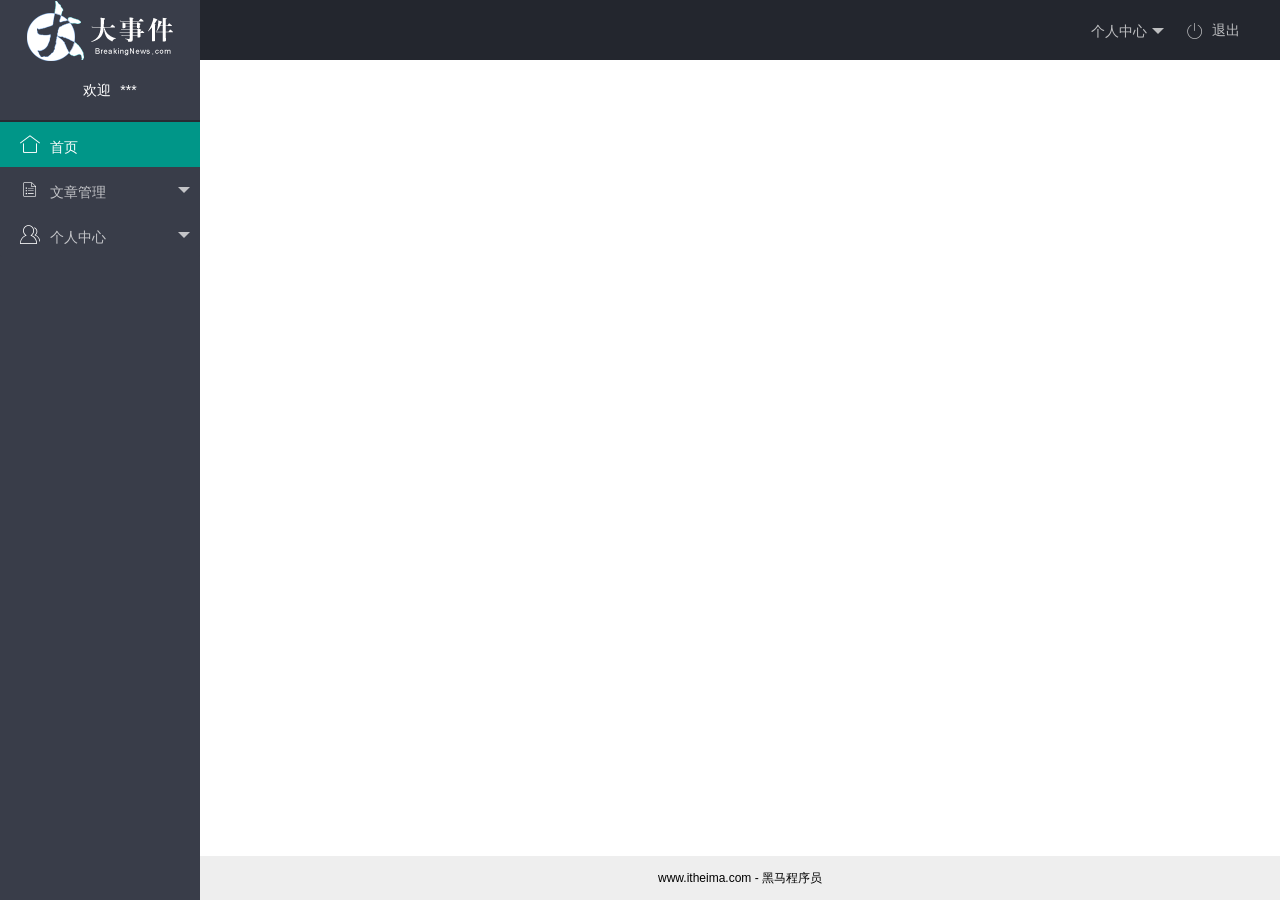
==== index.html @ a6f60b8c "完成了首页" ====
<!DOCTYPE html>
<html lang="en">

<head>
    <meta charset="UTF-8">
    <meta http-equiv="X-UA-Compatible" content="IE=edge">
    <meta name="viewport" content="width=device-width, initial-scale=1.0">
    <title>大事件-后台主页</title>
    <!-- 导入LayUI的样式表 -->
    <link rel="stylesheet" href="./assets/lib/layui/css/layui.css">
    <link rel="stylesheet" href="./assets/fonts/iconfont.css">
    <!-- 导入后台管理主页自己的CSS样式 -->
    <link rel="stylesheet" href="./assets/css/index.css">
</head>

<body>
    <div class="layui-layout layui-layout-admin">
        <div class="layui-header">
            <!-- 左上角LOGO图标 -->
            <div class="layui-logo layui-hide-xs layui-bg-black">
                <img src="./assets/images/logo.png" alt="">
            </div>

            <!-- 右上角个人中心 -->
            <ul class="layui-nav layui-layout-right">
                <li class="layui-nav-item layui-hide layui-show-md-inline-block">
                    <a href="javascript:;" class="userinfo">
                        <img src="http://tva1.sinaimg.cn/crop.0.0.118.118.180/5db11ff4gw1e77d3nqrv8j203b03cweg.jpg" class="layui-nav-img">
                        <span style="display: none;" class="text-avatar"></span> 个人中心
                    </a>
                    <!-- 个人中心下拉菜单 -->
                    <dl class="layui-nav-child">
                        <dd><a href="javascript:;">基本资料</a></dd>
                        <dd><a href="javascript:;">更换头像</a></dd>
                        <dd><a href="javascript:;">重置密码</a></dd>
                    </dl>
                </li>
                <!-- 退出 -->
                <li class="layui-nav-item" lay-header-event="menuRight" lay-unselect>
                    <a href="javascript:;" id="btn_exit">
                        <i class="iconfont" style="margin-right: 5px; vertical-align: middle;">&#xe865;</i> 退出
                        <!-- <i class="layui-icon">&#xe682;</i> 退出 -->
                    </a>
                </li>
            </ul>
        </div>

        <div class="layui-side layui-bg-black">
            <div class="layui-side-scroll">
                <!-- 左侧顶端头像区域 -->
                <div class="userinfo">
                    <img src="http://tva1.sinaimg.cn/crop.0.0.118.118.180/5db11ff4gw1e77d3nqrv8j203b03cweg.jpg" class="layui-nav-img">
                    <span style="display: none;" class="text-avatar"></span>
                    <span id="welcome">欢迎 <a href="javascript:;" id="user_name">***</a></span>
                </div>
                <!-- 左侧导航区域（可配合layui已有的垂直导航） -->
                <!-- lay-shrink="all"  展开当前菜单的时候收缩其他兄弟菜单 -->
                <ul class="layui-nav layui-nav-tree" lay-shrink="all">
                    <li class="layui-nav-item layui-this">
                        <a href="javascript:;">
                            <i class="layui-icon layui-icon-home"></i>首页</a>
                    </li>
                    <li class="layui-nav-item">
                        <a href="javascript:;">
                            <i class="layui-icon layui-icon-list"></i>文章管理</a>
                        <dl class="layui-nav-child">
                            <dd>
                                <a href="javascript:;">
                                    <i class="layui-icon layui-icon-list"></i>文章类别</a>
                            </dd>
                            <dd>
                                <a href="javascript:;">
                                    <i class="layui-icon layui-icon-list"></i>文章列表</a>
                            </dd>
                            <dd>
                                <a href="javascript:;">
                                    <i class="layui-icon layui-icon-list"></i>发表文章</a>
                            </dd>
                        </dl>
                    </li>
                    <li class="layui-nav-item">
                        <a href="javascript:;">
                            <i class="layui-icon layui-icon-user"></i>个人中心</a>
                        <dl class="layui-nav-child">
                            <dd>
                                <a href="javascript:;">
                                    <i class="layui-icon layui-icon-list"></i>基本资料</a>
                            </dd>
                            <dd>
                                <a href="javascript:;">
                                    <i class="layui-icon layui-icon-list"></i>更换头像</a>
                            </dd>
                            <dd>
                                <a href="javascript:;">
                                    <i class="layui-icon layui-icon-list"></i>重置密码</a>
                            </dd>
                        </dl>
                    </li>
                </ul>
            </div>
        </div>

        <!-- 内容主体区域 -->
        <div class="layui-body">
            <iframe name="fm" src="" frameborder="0"></iframe>
        </div>

        <!-- 底部固定区域 -->
        <div class="layui-footer">
            www.itheima.com - 黑马程序员
        </div>
    </div>
    <!-- 导入LayUI的JS文件 -->
    <script src="./assets/lib/layui/layui.all.js"></script>
    <!-- 导入JQuery文件 -->
    <script src="./assets/lib/jquery.js"></script>
    <!-- 导入自己配置的JS -->
    <script src="./assets/js/baseAPI.js"></script>
    <!-- 导入自己的JS文件 -->
    <script src="./assets/js/index.js"></script>
</body>

</html>
---- assets/lib/layui/css/layui.css ----
/** layui-v2.5.5 MIT License By https://www.layui.com */
 .layui-inline,img{display:inline-block;vertical-align:middle}h1,h2,h3,h4,h5,h6{font-weight:400}.layui-edge,.layui-header,.layui-inline,.layui-main{position:relative}.layui-body,.layui-edge,.layui-elip{overflow:hidden}.layui-btn,.layui-edge,.layui-inline,img{vertical-align:middle}.layui-btn,.layui-disabled,.layui-icon,.layui-unselect{-moz-user-select:none;-webkit-user-select:none;-ms-user-select:none}.layui-elip,.layui-form-checkbox span,.layui-form-pane .layui-form-label{text-overflow:ellipsis;white-space:nowrap}.layui-breadcrumb,.layui-tree-btnGroup{visibility:hidden}blockquote,body,button,dd,div,dl,dt,form,h1,h2,h3,h4,h5,h6,input,li,ol,p,pre,td,textarea,th,ul{margin:0;padding:0;-webkit-tap-highlight-color:rgba(0,0,0,0)}a:active,a:hover{outline:0}img{border:none}li{list-style:none}table{border-collapse:collapse;border-spacing:0}h4,h5,h6{font-size:100%}button,input,optgroup,option,select,textarea{font-family:inherit;font-size:inherit;font-style:inherit;font-weight:inherit;outline:0}pre{white-space:pre-wrap;white-space:-moz-pre-wrap;white-space:-pre-wrap;white-space:-o-pre-wrap;word-wrap:break-word}body{line-height:24px;font:14px Helvetica Neue,Helvetica,PingFang SC,Tahoma,Arial,sans-serif}hr{height:1px;margin:10px 0;border:0;clear:both}a{color:#333;text-decoration:none}a:hover{color:#777}a cite{font-style:normal;*cursor:pointer}.layui-border-box,.layui-border-box *{box-sizing:border-box}.layui-box,.layui-box *{box-sizing:content-box}.layui-clear{clear:both;*zoom:1}.layui-clear:after{content:'\20';clear:both;*zoom:1;display:block;height:0}.layui-inline{*display:inline;*zoom:1}.layui-edge{display:inline-block;width:0;height:0;border-width:6px;border-style:dashed;border-color:transparent}.layui-edge-top{top:-4px;border-bottom-color:#999;border-bottom-style:solid}.layui-edge-right{border-left-color:#999;border-left-style:solid}.layui-edge-bottom{top:2px;border-top-color:#999;border-top-style:solid}.layui-edge-left{border-right-color:#999;border-right-style:solid}.layui-disabled,.layui-disabled:hover{color:#d2d2d2!important;cursor:not-allowed!important}.layui-circle{border-radius:100%}.layui-show{display:block!important}.layui-hide{display:none!important}@font-face{font-family:layui-icon;src:url(../font/iconfont.eot?v=250);src:url(../font/iconfont.eot?v=250#iefix) format('embedded-opentype'),url(../font/iconfont.woff2?v=250) format('woff2'),url(../font/iconfont.woff?v=250) format('woff'),url(../font/iconfont.ttf?v=250) format('truetype'),url(../font/iconfont.svg?v=250#layui-icon) format('svg')}.layui-icon{font-family:layui-icon!important;font-size:16px;font-style:normal;-webkit-font-smoothing:antialiased;-moz-osx-font-smoothing:grayscale}.layui-icon-reply-fill:before{content:"\e611"}.layui-icon-set-fill:before{content:"\e614"}.layui-icon-menu-fill:before{content:"\e60f"}.layui-icon-search:before{content:"\e615"}.layui-icon-share:before{content:"\e641"}.layui-icon-set-sm:before{content:"\e620"}.layui-icon-engine:before{content:"\e628"}.layui-icon-close:before{content:"\1006"}.layui-icon-close-fill:before{content:"\1007"}.layui-icon-chart-screen:before{content:"\e629"}.layui-icon-star:before{content:"\e600"}.layui-icon-circle-dot:before{content:"\e617"}.layui-icon-chat:before{content:"\e606"}.layui-icon-release:before{content:"\e609"}.layui-icon-list:before{content:"\e60a"}.layui-icon-chart:before{content:"\e62c"}.layui-icon-ok-circle:before{content:"\1005"}.layui-icon-layim-theme:before{content:"\e61b"}.layui-icon-table:before{content:"\e62d"}.layui-icon-right:before{content:"\e602"}.layui-icon-left:before{content:"\e603"}.layui-icon-cart-simple:before{content:"\e698"}.layui-icon-face-cry:before{content:"\e69c"}.layui-icon-face-smile:before{content:"\e6af"}.layui-icon-survey:before{content:"\e6b2"}.layui-icon-tree:before{content:"\e62e"}.layui-icon-upload-circle:before{content:"\e62f"}.layui-icon-add-circle:before{content:"\e61f"}.layui-icon-download-circle:before{content:"\e601"}.layui-icon-templeate-1:before{content:"\e630"}.layui-icon-util:before{content:"\e631"}.layui-icon-face-surprised:before{content:"\e664"}.layui-icon-edit:before{content:"\e642"}.layui-icon-speaker:before{content:"\e645"}.layui-icon-down:before{content:"\e61a"}.layui-icon-file:before{content:"\e621"}.layui-icon-layouts:before{content:"\e632"}.layui-icon-rate-half:before{content:"\e6c9"}.layui-icon-add-circle-fine:before{content:"\e608"}.layui-icon-prev-circle:before{content:"\e633"}.layui-icon-read:before{content:"\e705"}.layui-icon-404:before{content:"\e61c"}.layui-icon-carousel:before{content:"\e634"}.layui-icon-help:before{content:"\e607"}.layui-icon-code-circle:before{content:"\e635"}.layui-icon-water:before{content:"\e636"}.layui-icon-username:before{content:"\e66f"}.layui-icon-find-fill:before{content:"\e670"}.layui-icon-about:before{content:"\e60b"}.layui-icon-location:before{content:"\e715"}.layui-icon-up:before{content:"\e619"}.layui-icon-pause:before{content:"\e651"}.layui-icon-date:before{content:"\e637"}.layui-icon-layim-uploadfile:before{content:"\e61d"}.layui-icon-delete:before{content:"\e640"}.layui-icon-play:before{content:"\e652"}.layui-icon-top:before{content:"\e604"}.layui-icon-friends:before{content:"\e612"}.layui-icon-refresh-3:before{content:"\e9aa"}.layui-icon-ok:before{content:"\e605"}.layui-icon-layer:before{content:"\e638"}.layui-icon-face-smile-fine:before{content:"\e60c"}.layui-icon-dollar:before{content:"\e659"}.layui-icon-group:before{content:"\e613"}.layui-icon-layim-download:before{content:"\e61e"}.layui-icon-picture-fine:before{content:"\e60d"}.layui-icon-link:before{content:"\e64c"}.layui-icon-diamond:before{content:"\e735"}.layui-icon-log:before{content:"\e60e"}.layui-icon-rate-solid:before{content:"\e67a"}.layui-icon-fonts-del:before{content:"\e64f"}.layui-icon-unlink:before{content:"\e64d"}.layui-icon-fonts-clear:before{content:"\e639"}.layui-icon-triangle-r:before{content:"\e623"}.layui-icon-circle:before{content:"\e63f"}.layui-icon-radio:before{content:"\e643"}.layui-icon-align-center:before{content:"\e647"}.layui-icon-align-right:before{content:"\e648"}.layui-icon-align-left:before{content:"\e649"}.layui-icon-loading-1:before{content:"\e63e"}.layui-icon-return:before{content:"\e65c"}.layui-icon-fonts-strong:before{content:"\e62b"}.layui-icon-upload:before{content:"\e67c"}.layui-icon-dialogue:before{content:"\e63a"}.layui-icon-video:before{content:"\e6ed"}.layui-icon-headset:before{content:"\e6fc"}.layui-icon-cellphone-fine:before{content:"\e63b"}.layui-icon-add-1:before{content:"\e654"}.layui-icon-face-smile-b:before{content:"\e650"}.layui-icon-fonts-html:before{content:"\e64b"}.layui-icon-form:before{content:"\e63c"}.layui-icon-cart:before{content:"\e657"}.layui-icon-camera-fill:before{content:"\e65d"}.layui-icon-tabs:before{content:"\e62a"}.layui-icon-fonts-code:before{content:"\e64e"}.layui-icon-fire:before{content:"\e756"}.layui-icon-set:before{content:"\e716"}.layui-icon-fonts-u:before{content:"\e646"}.layui-icon-triangle-d:before{content:"\e625"}.layui-icon-tips:before{content:"\e702"}.layui-icon-picture:before{content:"\e64a"}.layui-icon-more-vertical:before{content:"\e671"}.layui-icon-flag:before{content:"\e66c"}.layui-icon-loading:before{content:"\e63d"}.layui-icon-fonts-i:before{content:"\e644"}.layui-icon-refresh-1:before{content:"\e666"}.layui-icon-rmb:before{content:"\e65e"}.layui-icon-home:before{content:"\e68e"}.layui-icon-user:before{content:"\e770"}.layui-icon-notice:before{content:"\e667"}.layui-icon-login-weibo:before{content:"\e675"}.layui-icon-voice:before{content:"\e688"}.layui-icon-upload-drag:before{content:"\e681"}.layui-icon-login-qq:before{content:"\e676"}.layui-icon-snowflake:before{content:"\e6b1"}.layui-icon-file-b:before{content:"\e655"}.layui-icon-template:before{content:"\e663"}.layui-icon-auz:before{content:"\e672"}.layui-icon-console:before{content:"\e665"}.layui-icon-app:before{content:"\e653"}.layui-icon-prev:before{content:"\e65a"}.layui-icon-website:before{content:"\e7ae"}.layui-icon-next:before{content:"\e65b"}.layui-icon-component:before{content:"\e857"}.layui-icon-more:before{content:"\e65f"}.layui-icon-login-wechat:before{content:"\e677"}.layui-icon-shrink-right:before{content:"\e668"}.layui-icon-spread-left:before{content:"\e66b"}.layui-icon-camera:before{content:"\e660"}.layui-icon-note:before{content:"\e66e"}.layui-icon-refresh:before{content:"\e669"}.layui-icon-female:before{content:"\e661"}.layui-icon-male:before{content:"\e662"}.layui-icon-password:before{content:"\e673"}.layui-icon-senior:before{content:"\e674"}.layui-icon-theme:before{content:"\e66a"}.layui-icon-tread:before{content:"\e6c5"}.layui-icon-praise:before{content:"\e6c6"}.layui-icon-star-fill:before{content:"\e658"}.layui-icon-rate:before{content:"\e67b"}.layui-icon-template-1:before{content:"\e656"}.layui-icon-vercode:before{content:"\e679"}.layui-icon-cellphone:before{content:"\e678"}.layui-icon-screen-full:before{content:"\e622"}.layui-icon-screen-restore:before{content:"\e758"}.layui-icon-cols:before{content:"\e610"}.layui-icon-export:before{content:"\e67d"}.layui-icon-print:before{content:"\e66d"}.layui-icon-slider:before{content:"\e714"}.layui-icon-addition:before{content:"\e624"}.layui-icon-subtraction:before{content:"\e67e"}.layui-icon-service:before{content:"\e626"}.layui-icon-transfer:before{content:"\e691"}.layui-main{width:1140px;margin:0 auto}.layui-header{z-index:1000;height:60px}.layui-header a:hover{transition:all .5s;-webkit-transition:all .5s}.layui-side{position:fixed;left:0;top:0;bottom:0;z-index:999;width:200px;overflow-x:hidden}.layui-side-scroll{position:relative;width:220px;height:100%;overflow-x:hidden}.layui-body{position:absolute;left:200px;right:0;top:0;bottom:0;z-index:998;width:auto;overflow-y:auto;box-sizing:border-box}.layui-layout-body{overflow:hidden}.layui-layout-admin .layui-header{background-color:#23262E}.layui-layout-admin .layui-side{top:60px;width:200px;overflow-x:hidden}.layui-layout-admin .layui-body{position:fixed;top:60px;bottom:44px}.layui-layout-admin .layui-main{width:auto;margin:0 15px}.layui-layout-admin .layui-footer{position:fixed;left:200px;right:0;bottom:0;height:44px;line-height:44px;padding:0 15px;background-color:#eee}.layui-layout-admin .layui-logo{position:absolute;left:0;top:0;width:200px;height:100%;line-height:60px;text-align:center;color:#009688;font-size:16px}.layui-layout-admin .layui-header .layui-nav{background:0 0}.layui-layout-left{position:absolute!important;left:200px;top:0}.layui-layout-right{position:absolute!important;right:0;top:0}.layui-container{position:relative;margin:0 auto;padding:0 15px;box-sizing:border-box}.layui-fluid{position:relative;margin:0 auto;padding:0 15px}.layui-row:after,.layui-row:before{content:'';display:block;clear:both}.layui-col-lg1,.layui-col-lg10,.layui-col-lg11,.layui-col-lg12,.layui-col-lg2,.layui-col-lg3,.layui-col-lg4,.layui-col-lg5,.layui-col-lg6,.layui-col-lg7,.layui-col-lg8,.layui-col-lg9,.layui-col-md1,.layui-col-md10,.layui-col-md11,.layui-col-md12,.layui-col-md2,.layui-col-md3,.layui-col-md4,.layui-col-md5,.layui-col-md6,.layui-col-md7,.layui-col-md8,.layui-col-md9,.layui-col-sm1,.layui-col-sm10,.layui-col-sm11,.layui-col-sm12,.layui-col-sm2,.layui-col-sm3,.layui-col-sm4,.layui-col-sm5,.layui-col-sm6,.layui-col-sm7,.layui-col-sm8,.layui-col-sm9,.layui-col-xs1,.layui-col-xs10,.layui-col-xs11,.layui-col-xs12,.layui-col-xs2,.layui-col-xs3,.layui-col-xs4,.layui-col-xs5,.layui-col-xs6,.layui-col-xs7,.layui-col-xs8,.layui-col-xs9{position:relative;display:block;box-sizing:border-box}.layui-col-xs1,.layui-col-xs10,.layui-col-xs11,.layui-col-xs12,.layui-col-xs2,.layui-col-xs3,.layui-col-xs4,.layui-col-xs5,.layui-col-xs6,.layui-col-xs7,.layui-col-xs8,.layui-col-xs9{float:left}.layui-col-xs1{width:8.33333333%}.layui-col-xs2{width:16.66666667%}.layui-col-xs3{width:25%}.layui-col-xs4{width:33.33333333%}.layui-col-xs5{width:41.66666667%}.layui-col-xs6{width:50%}.layui-col-xs7{width:58.33333333%}.layui-col-xs8{width:66.66666667%}.layui-col-xs9{width:75%}.layui-col-xs10{width:83.33333333%}.layui-col-xs11{width:91.66666667%}.layui-col-xs12{width:100%}.layui-col-xs-offset1{margin-left:8.33333333%}.layui-col-xs-offset2{margin-left:16.66666667%}.layui-col-xs-offset3{margin-left:25%}.layui-col-xs-offset4{margin-left:33.33333333%}.layui-col-xs-offset5{margin-left:41.66666667%}.layui-col-xs-offset6{margin-left:50%}.layui-col-xs-offset7{margin-left:58.33333333%}.layui-col-xs-offset8{margin-left:66.66666667%}.layui-col-xs-offset9{margin-left:75%}.layui-col-xs-offset10{margin-left:83.33333333%}.layui-col-xs-offset11{margin-left:91.66666667%}.layui-col-xs-offset12{margin-left:100%}@media screen and (max-width:768px){.layui-hide-xs{display:none!important}.layui-show-xs-block{display:block!important}.layui-show-xs-inline{display:inline!important}.layui-show-xs-inline-block{display:inline-block!important}}@media screen and (min-width:768px){.layui-container{width:750px}.layui-hide-sm{display:none!important}.layui-show-sm-block{display:block!important}.layui-show-sm-inline{display:inline!important}.layui-show-sm-inline-block{display:inline-block!important}.layui-col-sm1,.layui-col-sm10,.layui-col-sm11,.layui-col-sm12,.layui-col-sm2,.layui-col-sm3,.layui-col-sm4,.layui-col-sm5,.layui-col-sm6,.layui-col-sm7,.layui-col-sm8,.layui-col-sm9{float:left}.layui-col-sm1{width:8.33333333%}.layui-col-sm2{width:16.66666667%}.layui-col-sm3{width:25%}.layui-col-sm4{width:33.33333333%}.layui-col-sm5{width:41.66666667%}.layui-col-sm6{width:50%}.layui-col-sm7{width:58.33333333%}.layui-col-sm8{width:66.66666667%}.layui-col-sm9{width:75%}.layui-col-sm10{width:83.33333333%}.layui-col-sm11{width:91.66666667%}.layui-col-sm12{width:100%}.layui-col-sm-offset1{margin-left:8.33333333%}.layui-col-sm-offset2{margin-left:16.66666667%}.layui-col-sm-offset3{margin-left:25%}.layui-col-sm-offset4{margin-left:33.33333333%}.layui-col-sm-offset5{margin-left:41.66666667%}.layui-col-sm-offset6{margin-left:50%}.layui-col-sm-offset7{margin-left:58.33333333%}.layui-col-sm-offset8{margin-left:66.66666667%}.layui-col-sm-offset9{margin-left:75%}.layui-col-sm-offset10{margin-left:83.33333333%}.layui-col-sm-offset11{margin-left:91.66666667%}.layui-col-sm-offset12{margin-left:100%}}@media screen and (min-width:992px){.layui-container{width:970px}.layui-hide-md{display:none!important}.layui-show-md-block{display:block!important}.layui-show-md-inline{display:inline!important}.layui-show-md-inline-block{display:inline-block!important}.layui-col-md1,.layui-col-md10,.layui-col-md11,.layui-col-md12,.layui-col-md2,.layui-col-md3,.layui-col-md4,.layui-col-md5,.layui-col-md6,.layui-col-md7,.layui-col-md8,.layui-col-md9{float:left}.layui-col-md1{width:8.33333333%}.layui-col-md2{width:16.66666667%}.layui-col-md3{width:25%}.layui-col-md4{width:33.33333333%}.layui-col-md5{width:41.66666667%}.layui-col-md6{width:50%}.layui-col-md7{width:58.33333333%}.layui-col-md8{width:66.66666667%}.layui-col-md9{width:75%}.layui-col-md10{width:83.33333333%}.layui-col-md11{width:91.66666667%}.layui-col-md12{width:100%}.layui-col-md-offset1{margin-left:8.33333333%}.layui-col-md-offset2{margin-left:16.66666667%}.layui-col-md-offset3{margin-left:25%}.layui-col-md-offset4{margin-left:33.33333333%}.layui-col-md-offset5{margin-left:41.66666667%}.layui-col-md-offset6{margin-left:50%}.layui-col-md-offset7{margin-left:58.33333333%}.layui-col-md-offset8{margin-left:66.66666667%}.layui-col-md-offset9{margin-left:75%}.layui-col-md-offset10{margin-left:83.33333333%}.layui-col-md-offset11{margin-left:91.66666667%}.layui-col-md-offset12{margin-left:100%}}@media screen and (min-width:1200px){.layui-container{width:1170px}.layui-hide-lg{display:none!important}.layui-show-lg-block{display:block!important}.layui-show-lg-inline{display:inline!important}.layui-show-lg-inline-block{display:inline-block!important}.layui-col-lg1,.layui-col-lg10,.layui-col-lg11,.layui-col-lg12,.layui-col-lg2,.layui-col-lg3,.layui-col-lg4,.layui-col-lg5,.layui-col-lg6,.layui-col-lg7,.layui-col-lg8,.layui-col-lg9{float:left}.layui-col-lg1{width:8.33333333%}.layui-col-lg2{width:16.66666667%}.layui-col-lg3{width:25%}.layui-col-lg4{width:33.33333333%}.layui-col-lg5{width:41.66666667%}.layui-col-lg6{width:50%}.layui-col-lg7{width:58.33333333%}.layui-col-lg8{width:66.66666667%}.layui-col-lg9{width:75%}.layui-col-lg10{width:83.33333333%}.layui-col-lg11{width:91.66666667%}.layui-col-lg12{width:100%}.layui-col-lg-offset1{margin-left:8.33333333%}.layui-col-lg-offset2{margin-left:16.66666667%}.layui-col-lg-offset3{margin-left:25%}.layui-col-lg-offset4{margin-left:33.33333333%}.layui-col-lg-offset5{margin-left:41.66666667%}.layui-col-lg-offset6{margin-left:50%}.layui-col-lg-offset7{margin-left:58.33333333%}.layui-col-lg-offset8{margin-left:66.66666667%}.layui-col-lg-offset9{margin-left:75%}.layui-col-lg-offset10{margin-left:83.33333333%}.layui-col-lg-offset11{margin-left:91.66666667%}.layui-col-lg-offset12{margin-left:100%}}.layui-col-space1{margin:-.5px}.layui-col-space1>*{padding:.5px}.layui-col-space3{margin:-1.5px}.layui-col-space3>*{padding:1.5px}.layui-col-space5{margin:-2.5px}.layui-col-space5>*{padding:2.5px}.layui-col-space8{margin:-3.5px}.layui-col-space8>*{padding:3.5px}.layui-col-space10{margin:-5px}.layui-col-space10>*{padding:5px}.layui-col-space12{margin:-6px}.layui-col-space12>*{padding:6px}.layui-col-space15{margin:-7.5px}.layui-col-space15>*{padding:7.5px}.layui-col-space18{margin:-9px}.layui-col-space18>*{padding:9px}.layui-col-space20{margin:-10px}.layui-col-space20>*{padding:10px}.layui-col-space22{margin:-11px}.layui-col-space22>*{padding:11px}.layui-col-space25{margin:-12.5px}.layui-col-space25>*{padding:12.5px}.layui-col-space30{margin:-15px}.layui-col-space30>*{padding:15px}.layui-btn,.layui-input,.layui-select,.layui-textarea,.layui-upload-button{outline:0;-webkit-appearance:none;transition:all .3s;-webkit-transition:all .3s;box-sizing:border-box}.layui-elem-quote{margin-bottom:10px;padding:15px;line-height:22px;border-left:5px solid #009688;border-radius:0 2px 2px 0;background-color:#f2f2f2}.layui-quote-nm{border-style:solid;border-width:1px 1px 1px 5px;background:0 0}.layui-elem-field{margin-bottom:10px;padding:0;border-width:1px;border-style:solid}.layui-elem-field legend{margin-left:20px;padding:0 10px;font-size:20px;font-weight:300}.layui-field-title{margin:10px 0 20px;border-width:1px 0 0}.layui-field-box{padding:10px 15px}.layui-field-title .layui-field-box{padding:10px 0}.layui-progress{position:relative;height:6px;border-radius:20px;background-color:#e2e2e2}.layui-progress-bar{position:absolute;left:0;top:0;width:0;max-width:100%;height:6px;border-radius:20px;text-align:right;background-color:#5FB878;transition:all .3s;-webkit-transition:all .3s}.layui-progress-big,.layui-progress-big .layui-progress-bar{height:18px;line-height:18px}.layui-progress-text{position:relative;top:-20px;line-height:18px;font-size:12px;color:#666}.layui-progress-big .layui-progress-text{position:static;padding:0 10px;color:#fff}.layui-collapse{border-width:1px;border-style:solid;border-radius:2px}.layui-colla-content,.layui-colla-item{border-top-width:1px;border-top-style:solid}.layui-colla-item:first-child{border-top:none}.layui-colla-title{position:relative;height:42px;line-height:42px;padding:0 15px 0 35px;color:#333;background-color:#f2f2f2;cursor:pointer;font-size:14px;overflow:hidden}.layui-colla-content{display:none;padding:10px 15px;line-height:22px;color:#666}.layui-colla-icon{position:absolute;left:15px;top:0;font-size:14px}.layui-card{margin-bottom:15px;border-radius:2px;background-color:#fff;box-shadow:0 1px 2px 0 rgba(0,0,0,.05)}.layui-card:last-child{margin-bottom:0}.layui-card-header{position:relative;height:42px;line-height:42px;padding:0 15px;border-bottom:1px solid #f6f6f6;color:#333;border-radius:2px 2px 0 0;font-size:14px}.layui-bg-black,.layui-bg-blue,.layui-bg-cyan,.layui-bg-green,.layui-bg-orange,.layui-bg-red{color:#fff!important}.layui-card-body{position:relative;padding:10px 15px;line-height:24px}.layui-card-body[pad15]{padding:15px}.layui-card-body[pad20]{padding:20px}.layui-card-body .layui-table{margin:5px 0}.layui-card .layui-tab{margin:0}.layui-panel-window{position:relative;padding:15px;border-radius:0;border-top:5px solid #E6E6E6;background-color:#fff}.layui-auxiliar-moving{position:fixed;left:0;right:0;top:0;bottom:0;width:100%;height:100%;background:0 0;z-index:9999999999}.layui-form-label,.layui-form-mid,.layui-form-select,.layui-input-block,.layui-input-inline,.layui-textarea{position:relative}.layui-bg-red{background-color:#FF5722!important}.layui-bg-orange{background-color:#FFB800!important}.layui-bg-green{background-color:#009688!important}.layui-bg-cyan{background-color:#2F4056!important}.layui-bg-blue{background-color:#1E9FFF!important}.layui-bg-black{background-color:#393D49!important}.layui-bg-gray{background-color:#eee!important;color:#666!important}.layui-badge-rim,.layui-colla-content,.layui-colla-item,.layui-collapse,.layui-elem-field,.layui-form-pane .layui-form-item[pane],.layui-form-pane .layui-form-label,.layui-input,.layui-layedit,.layui-layedit-tool,.layui-quote-nm,.layui-select,.layui-tab-bar,.layui-tab-card,.layui-tab-title,.layui-tab-title .layui-this:after,.layui-textarea{border-color:#e6e6e6}.layui-timeline-item:before,hr{background-color:#e6e6e6}.layui-text{line-height:22px;font-size:14px;color:#666}.layui-text h1,.layui-text h2,.layui-text h3{font-weight:500;color:#333}.layui-text h1{font-size:30px}.layui-text h2{font-size:24px}.layui-text h3{font-size:18px}.layui-text a:not(.layui-btn){color:#01AAED}.layui-text a:not(.layui-btn):hover{text-decoration:underline}.layui-text ul{padding:5px 0 5px 15px}.layui-text ul li{margin-top:5px;list-style-type:disc}.layui-text em,.layui-word-aux{color:#999!important;padding:0 5px!important}.layui-btn{display:inline-block;height:38px;line-height:38px;padding:0 18px;background-color:#009688;color:#fff;white-space:nowrap;text-align:center;font-size:14px;border:none;border-radius:2px;cursor:pointer}.layui-btn:hover{opacity:.8;filter:alpha(opacity=80);color:#fff}.layui-btn:active{opacity:1;filter:alpha(opacity=100)}.layui-btn+.layui-btn{margin-left:10px}.layui-btn-container{font-size:0}.layui-btn-container .layui-btn{margin-right:10px;margin-bottom:10px}.layui-btn-container .layui-btn+.layui-btn{margin-left:0}.layui-table .layui-btn-container .layui-btn{margin-bottom:9px}.layui-btn-radius{border-radius:100px}.layui-btn .layui-icon{margin-right:3px;font-size:18px;vertical-align:bottom;vertical-align:middle\9}.layui-btn-primary{border:1px solid #C9C9C9;background-color:#fff;color:#555}.layui-btn-primary:hover{border-color:#009688;color:#333}.layui-btn-normal{background-color:#1E9FFF}.layui-btn-warm{background-color:#FFB800}.layui-btn-danger{background-color:#FF5722}.layui-btn-checked{background-color:#5FB878}.layui-btn-disabled,.layui-btn-disabled:active,.layui-btn-disabled:hover{border:1px solid #e6e6e6;background-color:#FBFBFB;color:#C9C9C9;cursor:not-allowed;opacity:1}.layui-btn-lg{height:44px;line-height:44px;padding:0 25px;font-size:16px}.layui-btn-sm{height:30px;line-height:30px;padding:0 10px;font-size:12px}.layui-btn-sm i{font-size:16px!important}.layui-btn-xs{height:22px;line-height:22px;padding:0 5px;font-size:12px}.layui-btn-xs i{font-size:14px!important}.layui-btn-group{display:inline-block;vertical-align:middle;font-size:0}.layui-btn-group .layui-btn{margin-left:0!important;margin-right:0!important;border-left:1px solid rgba(255,255,255,.5);border-radius:0}.layui-btn-group .layui-btn-primary{border-left:none}.layui-btn-group .layui-btn-primary:hover{border-color:#C9C9C9;color:#009688}.layui-btn-group .layui-btn:first-child{border-left:none;border-radius:2px 0 0 2px}.layui-btn-group .layui-btn-primary:first-child{border-left:1px solid #c9c9c9}.layui-btn-group .layui-btn:last-child{border-radius:0 2px 2px 0}.layui-btn-group .layui-btn+.layui-btn{margin-left:0}.layui-btn-group+.layui-btn-group{margin-left:10px}.layui-btn-fluid{width:100%}.layui-input,.layui-select,.layui-textarea{height:38px;line-height:1.3;line-height:38px\9;border-width:1px;border-style:solid;background-color:#fff;border-radius:2px}.layui-input::-webkit-input-placeholder,.layui-select::-webkit-input-placeholder,.layui-textarea::-webkit-input-placeholder{line-height:1.3}.layui-input,.layui-textarea{display:block;width:100%;padding-left:10px}.layui-input:hover,.layui-textarea:hover{border-color:#D2D2D2!important}.layui-input:focus,.layui-textarea:focus{border-color:#C9C9C9!important}.layui-textarea{min-height:100px;height:auto;line-height:20px;padding:6px 10px;resize:vertical}.layui-select{padding:0 10px}.layui-form input[type=checkbox],.layui-form input[type=radio],.layui-form select{display:none}.layui-form [lay-ignore]{display:initial}.layui-form-item{margin-bottom:15px;clear:both;*zoom:1}.layui-form-item:after{content:'\20';clear:both;*zoom:1;display:block;height:0}.layui-form-label{float:left;display:block;padding:9px 15px;width:80px;font-weight:400;line-height:20px;text-align:right}.layui-form-label-col{display:block;float:none;padding:9px 0;line-height:20px;text-align:left}.layui-form-item .layui-inline{margin-bottom:5px;margin-right:10px}.layui-input-block{margin-left:110px;min-height:36px}.layui-input-inline{display:inline-block;vertical-align:middle}.layui-form-item .layui-input-inline{float:left;width:190px;margin-right:10px}.layui-form-text .layui-input-inline{width:auto}.layui-form-mid{float:left;display:block;padding:9px 0!important;line-height:20px;margin-right:10px}.layui-form-danger+.layui-form-select .layui-input,.layui-form-danger:focus{border-color:#FF5722!important}.layui-form-select .layui-input{padding-right:30px;cursor:pointer}.layui-form-select .layui-edge{position:absolute;right:10px;top:50%;margin-top:-3px;cursor:pointer;border-width:6px;border-top-color:#c2c2c2;border-top-style:solid;transition:all .3s;-webkit-transition:all .3s}.layui-form-select dl{display:none;position:absolute;left:0;top:42px;padding:5px 0;z-index:899;min-width:100%;border:1px solid #d2d2d2;max-height:300px;overflow-y:auto;background-color:#fff;border-radius:2px;box-shadow:0 2px 4px rgba(0,0,0,.12);box-sizing:border-box}.layui-form-select dl dd,.layui-form-select dl dt{padding:0 10px;line-height:36px;white-space:nowrap;overflow:hidden;text-overflow:ellipsis}.layui-form-select dl dt{font-size:12px;color:#999}.layui-form-select dl dd{cursor:pointer}.layui-form-select dl dd:hover{background-color:#f2f2f2;-webkit-transition:.5s all;transition:.5s all}.layui-form-select .layui-select-group dd{padding-left:20px}.layui-form-select dl dd.layui-select-tips{padding-left:10px!important;color:#999}.layui-form-select dl dd.layui-this{background-color:#5FB878;color:#fff}.layui-form-checkbox,.layui-form-select dl dd.layui-disabled{background-color:#fff}.layui-form-selected dl{display:block}.layui-form-checkbox,.layui-form-checkbox *,.layui-form-switch{display:inline-block;vertical-align:middle}.layui-form-selected .layui-edge{margin-top:-9px;-webkit-transform:rotate(180deg);transform:rotate(180deg);margin-top:-3px\9}:root .layui-form-selected .layui-edge{margin-top:-9px\0/IE9}.layui-form-selectup dl{top:auto;bottom:42px}.layui-select-none{margin:5px 0;text-align:center;color:#999}.layui-select-disabled .layui-disabled{border-color:#eee!important}.layui-select-disabled .layui-edge{border-top-color:#d2d2d2}.layui-form-checkbox{position:relative;height:30px;line-height:30px;margin-right:10px;padding-right:30px;cursor:pointer;font-size:0;-webkit-transition:.1s linear;transition:.1s linear;box-sizing:border-box}.layui-form-checkbox span{padding:0 10px;height:100%;font-size:14px;border-radius:2px 0 0 2px;background-color:#d2d2d2;color:#fff;overflow:hidden}.layui-form-checkbox:hover span{background-color:#c2c2c2}.layui-form-checkbox i{position:absolute;right:0;top:0;width:30px;height:28px;border:1px solid #d2d2d2;border-left:none;border-radius:0 2px 2px 0;color:#fff;font-size:20px;text-align:center}.layui-form-checkbox:hover i{border-color:#c2c2c2;color:#c2c2c2}.layui-form-checked,.layui-form-checked:hover{border-color:#5FB878}.layui-form-checked span,.layui-form-checked:hover span{background-color:#5FB878}.layui-form-checked i,.layui-form-checked:hover i{color:#5FB878}.layui-form-item .layui-form-checkbox{margin-top:4px}.layui-form-checkbox[lay-skin=primary]{height:auto!important;line-height:normal!important;min-width:18px;min-height:18px;border:none!important;margin-right:0;padding-left:28px;padding-right:0;background:0 0}.layui-form-checkbox[lay-skin=primary] span{padding-left:0;padding-right:15px;line-height:18px;background:0 0;color:#666}.layui-form-checkbox[lay-skin=primary] i{right:auto;left:0;width:16px;height:16px;line-height:16px;border:1px solid #d2d2d2;font-size:12px;border-radius:2px;background-color:#fff;-webkit-transition:.1s linear;transition:.1s linear}.layui-form-checkbox[lay-skin=primary]:hover i{border-color:#5FB878;color:#fff}.layui-form-checked[lay-skin=primary] i{border-color:#5FB878!important;background-color:#5FB878;color:#fff}.layui-checkbox-disbaled[lay-skin=primary] span{background:0 0!important;color:#c2c2c2}.layui-checkbox-disbaled[lay-skin=primary]:hover i{border-color:#d2d2d2}.layui-form-item .layui-form-checkbox[lay-skin=primary]{margin-top:10px}.layui-form-switch{position:relative;height:22px;line-height:22px;min-width:35px;padding:0 5px;margin-top:8px;border:1px solid #d2d2d2;border-radius:20px;cursor:pointer;background-color:#fff;-webkit-transition:.1s linear;transition:.1s linear}.layui-form-switch i{position:absolute;left:5px;top:3px;width:16px;height:16px;border-radius:20px;background-color:#d2d2d2;-webkit-transition:.1s linear;transition:.1s linear}.layui-form-switch em{position:relative;top:0;width:25px;margin-left:21px;padding:0!important;text-align:center!important;color:#999!important;font-style:normal!important;font-size:12px}.layui-form-onswitch{border-color:#5FB878;background-color:#5FB878}.layui-checkbox-disbaled,.layui-checkbox-disbaled i{border-color:#e2e2e2!important}.layui-form-onswitch i{left:100%;margin-left:-21px;background-color:#fff}.layui-form-onswitch em{margin-left:5px;margin-right:21px;color:#fff!important}.layui-checkbox-disbaled span{background-color:#e2e2e2!important}.layui-checkbox-disbaled:hover i{color:#fff!important}[lay-radio]{display:none}.layui-form-radio,.layui-form-radio *{display:inline-block;vertical-align:middle}.layui-form-radio{line-height:28px;margin:6px 10px 0 0;padding-right:10px;cursor:pointer;font-size:0}.layui-form-radio *{font-size:14px}.layui-form-radio>i{margin-right:8px;font-size:22px;color:#c2c2c2}.layui-form-radio>i:hover,.layui-form-radioed>i{color:#5FB878}.layui-radio-disbaled>i{color:#e2e2e2!important}.layui-form-pane .layui-form-label{width:110px;padding:8px 15px;height:38px;line-height:20px;border-width:1px;border-style:solid;border-radius:2px 0 0 2px;text-align:center;background-color:#FBFBFB;overflow:hidden;box-sizing:border-box}.layui-form-pane .layui-input-inline{margin-left:-1px}.layui-form-pane .layui-input-block{margin-left:110px;left:-1px}.layui-form-pane .layui-input{border-radius:0 2px 2px 0}.layui-form-pane .layui-form-text .layui-form-label{float:none;width:100%;border-radius:2px;box-sizing:border-box;text-align:left}.layui-form-pane .layui-form-text .layui-input-inline{display:block;margin:0;top:-1px;clear:both}.layui-form-pane .layui-form-text .layui-input-block{margin:0;left:0;top:-1px}.layui-form-pane .layui-form-text .layui-textarea{min-height:100px;border-radius:0 0 2px 2px}.layui-form-pane .layui-form-checkbox{margin:4px 0 4px 10px}.layui-form-pane .layui-form-radio,.layui-form-pane .layui-form-switch{margin-top:6px;margin-left:10px}.layui-form-pane .layui-form-item[pane]{position:relative;border-width:1px;border-style:solid}.layui-form-pane .layui-form-item[pane] .layui-form-label{position:absolute;left:0;top:0;height:100%;border-width:0 1px 0 0}.layui-form-pane .layui-form-item[pane] .layui-input-inline{margin-left:110px}@media screen and (max-width:450px){.layui-form-item .layui-form-label{text-overflow:ellipsis;overflow:hidden;white-space:nowrap}.layui-form-item .layui-inline{display:block;margin-right:0;margin-bottom:20px;clear:both}.layui-form-item .layui-inline:after{content:'\20';clear:both;display:block;height:0}.layui-form-item .layui-input-inline{display:block;float:none;left:-3px;width:auto;margin:0 0 10px 112px}.layui-form-item .layui-input-inline+.layui-form-mid{margin-left:110px;top:-5px;padding:0}.layui-form-item .layui-form-checkbox{margin-right:5px;margin-bottom:5px}}.layui-layedit{border-width:1px;border-style:solid;border-radius:2px}.layui-layedit-tool{padding:3px 5px;border-bottom-width:1px;border-bottom-style:solid;font-size:0}.layedit-tool-fixed{position:fixed;top:0;border-top:1px solid #e2e2e2}.layui-layedit-tool .layedit-tool-mid,.layui-layedit-tool .layui-icon{display:inline-block;vertical-align:middle;text-align:center;font-size:14px}.layui-layedit-tool .layui-icon{position:relative;width:32px;height:30px;line-height:30px;margin:3px 5px;color:#777;cursor:pointer;border-radius:2px}.layui-layedit-tool .layui-icon:hover{color:#393D49}.layui-layedit-tool .layui-icon:active{color:#000}.layui-layedit-tool .layedit-tool-active{background-color:#e2e2e2;color:#000}.layui-layedit-tool .layui-disabled,.layui-layedit-tool .layui-disabled:hover{color:#d2d2d2;cursor:not-allowed}.layui-layedit-tool .layedit-tool-mid{width:1px;height:18px;margin:0 10px;background-color:#d2d2d2}.layedit-tool-html{width:50px!important;font-size:30px!important}.layedit-tool-b,.layedit-tool-code,.layedit-tool-help{font-size:16px!important}.layedit-tool-d,.layedit-tool-face,.layedit-tool-image,.layedit-tool-unlink{font-size:18px!important}.layedit-tool-image input{position:absolute;font-size:0;left:0;top:0;width:100%;height:100%;opacity:.01;filter:Alpha(opacity=1);cursor:pointer}.layui-layedit-iframe iframe{display:block;width:100%}#LAY_layedit_code{overflow:hidden}.layui-laypage{display:inline-block;*display:inline;*zoom:1;vertical-align:middle;margin:10px 0;font-size:0}.layui-laypage>a:first-child,.layui-laypage>a:first-child em{border-radius:2px 0 0 2px}.layui-laypage>a:last-child,.layui-laypage>a:last-child em{border-radius:0 2px 2px 0}.layui-laypage>:first-child{margin-left:0!important}.layui-laypage>:last-child{margin-right:0!important}.layui-laypage a,.layui-laypage button,.layui-laypage input,.layui-laypage select,.layui-laypage span{border:1px solid #e2e2e2}.layui-laypage a,.layui-laypage span{display:inline-block;*display:inline;*zoom:1;vertical-align:middle;padding:0 15px;height:28px;line-height:28px;margin:0 -1px 5px 0;background-color:#fff;color:#333;font-size:12px}.layui-flow-more a *,.layui-laypage input,.layui-table-view select[lay-ignore]{display:inline-block}.layui-laypage a:hover{color:#009688}.layui-laypage em{font-style:normal}.layui-laypage .layui-laypage-spr{color:#999;font-weight:700}.layui-laypage a{text-decoration:none}.layui-laypage .layui-laypage-curr{position:relative}.layui-laypage .layui-laypage-curr em{position:relative;color:#fff}.layui-laypage .layui-laypage-curr .layui-laypage-em{position:absolute;left:-1px;top:-1px;padding:1px;width:100%;height:100%;background-color:#009688}.layui-laypage-em{border-radius:2px}.layui-laypage-next em,.layui-laypage-prev em{font-family:Sim sun;font-size:16px}.layui-laypage .layui-laypage-count,.layui-laypage .layui-laypage-limits,.layui-laypage .layui-laypage-refresh,.layui-laypage .layui-laypage-skip{margin-left:10px;margin-right:10px;padding:0;border:none}.layui-laypage .layui-laypage-limits,.layui-laypage .layui-laypage-refresh{vertical-align:top}.layui-laypage .layui-laypage-refresh i{font-size:18px;cursor:pointer}.layui-laypage select{height:22px;padding:3px;border-radius:2px;cursor:pointer}.layui-laypage .layui-laypage-skip{height:30px;line-height:30px;color:#999}.layui-laypage button,.layui-laypage input{height:30px;line-height:30px;border-radius:2px;vertical-align:top;background-color:#fff;box-sizing:border-box}.layui-laypage input{width:40px;margin:0 10px;padding:0 3px;text-align:center}.layui-laypage input:focus,.layui-laypage select:focus{border-color:#009688!important}.layui-laypage button{margin-left:10px;padding:0 10px;cursor:pointer}.layui-table,.layui-table-view{margin:10px 0}.layui-flow-more{margin:10px 0;text-align:center;color:#999;font-size:14px}.layui-flow-more a{height:32px;line-height:32px}.layui-flow-more a *{vertical-align:top}.layui-flow-more a cite{padding:0 20px;border-radius:3px;background-color:#eee;color:#333;font-style:normal}.layui-flow-more a cite:hover{opacity:.8}.layui-flow-more a i{font-size:30px;color:#737383}.layui-table{width:100%;background-color:#fff;color:#666}.layui-table tr{transition:all .3s;-webkit-transition:all .3s}.layui-table th{text-align:left;font-weight:400}.layui-table tbody tr:hover,.layui-table thead tr,.layui-table-click,.layui-table-header,.layui-table-hover,.layui-table-mend,.layui-table-patch,.layui-table-tool,.layui-table-total,.layui-table-total tr,.layui-table[lay-even] tr:nth-child(even){background-color:#f2f2f2}.layui-table td,.layui-table th,.layui-table-col-set,.layui-table-fixed-r,.layui-table-grid-down,.layui-table-header,.layui-table-page,.layui-table-tips-main,.layui-table-tool,.layui-table-total,.layui-table-view,.layui-table[lay-skin=line],.layui-table[lay-skin=row]{border-width:1px;border-style:solid;border-color:#e6e6e6}.layui-table td,.layui-table th{position:relative;padding:9px 15px;min-height:20px;line-height:20px;font-size:14px}.layui-table[lay-skin=line] td,.layui-table[lay-skin=line] th{border-width:0 0 1px}.layui-table[lay-skin=row] td,.layui-table[lay-skin=row] th{border-width:0 1px 0 0}.layui-table[lay-skin=nob] td,.layui-table[lay-skin=nob] th{border:none}.layui-table img{max-width:100px}.layui-table[lay-size=lg] td,.layui-table[lay-size=lg] th{padding:15px 30px}.layui-table-view .layui-table[lay-size=lg] .layui-table-cell{height:40px;line-height:40px}.layui-table[lay-size=sm] td,.layui-table[lay-size=sm] th{font-size:12px;padding:5px 10px}.layui-table-view .layui-table[lay-size=sm] .layui-table-cell{height:20px;line-height:20px}.layui-table[lay-data]{display:none}.layui-table-box{position:relative;overflow:hidden}.layui-table-view .layui-table{position:relative;width:auto;margin:0}.layui-table-view .layui-table[lay-skin=line]{border-width:0 1px 0 0}.layui-table-view .layui-table[lay-skin=row]{border-width:0 0 1px}.layui-table-view .layui-table td,.layui-table-view .layui-table th{padding:5px 0;border-top:none;border-left:none}.layui-table-view .layui-table th.layui-unselect .layui-table-cell span{cursor:pointer}.layui-table-view .layui-table td{cursor:default}.layui-table-view .layui-table td[data-edit=text]{cursor:text}.layui-table-view .layui-form-checkbox[lay-skin=primary] i{width:18px;height:18px}.layui-table-view .layui-form-radio{line-height:0;padding:0}.layui-table-view .layui-form-radio>i{margin:0;font-size:20px}.layui-table-init{position:absolute;left:0;top:0;width:100%;height:100%;text-align:center;z-index:110}.layui-table-init .layui-icon{position:absolute;left:50%;top:50%;margin:-15px 0 0 -15px;font-size:30px;color:#c2c2c2}.layui-table-header{border-width:0 0 1px;overflow:hidden}.layui-table-header .layui-table{margin-bottom:-1px}.layui-table-tool .layui-inline[lay-event]{position:relative;width:26px;height:26px;padding:5px;line-height:16px;margin-right:10px;text-align:center;color:#333;border:1px solid #ccc;cursor:pointer;-webkit-transition:.5s all;transition:.5s all}.layui-table-tool .layui-inline[lay-event]:hover{border:1px solid #999}.layui-table-tool-temp{padding-right:120px}.layui-table-tool-self{position:absolute;right:17px;top:10px}.layui-table-tool .layui-table-tool-self .layui-inline[lay-event]{margin:0 0 0 10px}.layui-table-tool-panel{position:absolute;top:29px;left:-1px;padding:5px 0;min-width:150px;min-height:40px;border:1px solid #d2d2d2;text-align:left;overflow-y:auto;background-color:#fff;box-shadow:0 2px 4px rgba(0,0,0,.12)}.layui-table-cell,.layui-table-tool-panel li{overflow:hidden;text-overflow:ellipsis;white-space:nowrap}.layui-table-tool-panel li{padding:0 10px;line-height:30px;-webkit-transition:.5s all;transition:.5s all}.layui-table-tool-panel li .layui-form-checkbox[lay-skin=primary]{width:100%;padding-left:28px}.layui-table-tool-panel li:hover{background-color:#f2f2f2}.layui-table-tool-panel li .layui-form-checkbox[lay-skin=primary] i{position:absolute;left:0;top:0}.layui-table-tool-panel li .layui-form-checkbox[lay-skin=primary] span{padding:0}.layui-table-tool .layui-table-tool-self .layui-table-tool-panel{left:auto;right:-1px}.layui-table-col-set{position:absolute;right:0;top:0;width:20px;height:100%;border-width:0 0 0 1px;background-color:#fff}.layui-table-sort{width:10px;height:20px;margin-left:5px;cursor:pointer!important}.layui-table-sort .layui-edge{position:absolute;left:5px;border-width:5px}.layui-table-sort .layui-table-sort-asc{top:3px;border-top:none;border-bottom-style:solid;border-bottom-color:#b2b2b2}.layui-table-sort .layui-table-sort-asc:hover{border-bottom-color:#666}.layui-table-sort .layui-table-sort-desc{bottom:5px;border-bottom:none;border-top-style:solid;border-top-color:#b2b2b2}.layui-table-sort .layui-table-sort-desc:hover{border-top-color:#666}.layui-table-sort[lay-sort=asc] .layui-table-sort-asc{border-bottom-color:#000}.layui-table-sort[lay-sort=desc] .layui-table-sort-desc{border-top-color:#000}.layui-table-cell{height:28px;line-height:28px;padding:0 15px;position:relative;box-sizing:border-box}.layui-table-cell .layui-form-checkbox[lay-skin=primary]{top:-1px;padding:0}.layui-table-cell .layui-table-link{color:#01AAED}.laytable-cell-checkbox,.laytable-cell-numbers,.laytable-cell-radio,.laytable-cell-space{padding:0;text-align:center}.layui-table-body{position:relative;overflow:auto;margin-right:-1px;margin-bottom:-1px}.layui-table-body .layui-none{line-height:26px;padding:15px;text-align:center;color:#999}.layui-table-fixed{position:absolute;left:0;top:0;z-index:101}.layui-table-fixed .layui-table-body{overflow:hidden}.layui-table-fixed-l{box-shadow:0 -1px 8px rgba(0,0,0,.08)}.layui-table-fixed-r{left:auto;right:-1px;border-width:0 0 0 1px;box-shadow:-1px 0 8px rgba(0,0,0,.08)}.layui-table-fixed-r .layui-table-header{position:relative;overflow:visible}.layui-table-mend{position:absolute;right:-49px;top:0;height:100%;width:50px}.layui-table-tool{position:relative;z-index:890;width:100%;min-height:50px;line-height:30px;padding:10px 15px;border-width:0 0 1px}.layui-table-tool .layui-btn-container{margin-bottom:-10px}.layui-table-page,.layui-table-total{border-width:1px 0 0;margin-bottom:-1px;overflow:hidden}.layui-table-page{position:relative;width:100%;padding:7px 7px 0;height:41px;font-size:12px;white-space:nowrap}.layui-table-page>div{height:26px}.layui-table-page .layui-laypage{margin:0}.layui-table-page .layui-laypage a,.layui-table-page .layui-laypage span{height:26px;line-height:26px;margin-bottom:10px;border:none;background:0 0}.layui-table-page .layui-laypage a,.layui-table-page .layui-laypage span.layui-laypage-curr{padding:0 12px}.layui-table-page .layui-laypage span{margin-left:0;padding:0}.layui-table-page .layui-laypage .layui-laypage-prev{margin-left:-7px!important}.layui-table-page .layui-laypage .layui-laypage-curr .layui-laypage-em{left:0;top:0;padding:0}.layui-table-page .layui-laypage button,.layui-table-page .layui-laypage input{height:26px;line-height:26px}.layui-table-page .layui-laypage input{width:40px}.layui-table-page .layui-laypage button{padding:0 10px}.layui-table-page select{height:18px}.layui-table-patch .layui-table-cell{padding:0;width:30px}.layui-table-edit{position:absolute;left:0;top:0;width:100%;height:100%;padding:0 14px 1px;border-radius:0;box-shadow:1px 1px 20px rgba(0,0,0,.15)}.layui-table-edit:focus{border-color:#5FB878!important}select.layui-table-edit{padding:0 0 0 10px;border-color:#C9C9C9}.layui-table-view .layui-form-checkbox,.layui-table-view .layui-form-radio,.layui-table-view .layui-form-switch{top:0;margin:0;box-sizing:content-box}.layui-table-view .layui-form-checkbox{top:-1px;height:26px;line-height:26px}.layui-table-view .layui-form-checkbox i{height:26px}.layui-table-grid .layui-table-cell{overflow:visible}.layui-table-grid-down{position:absolute;top:0;right:0;width:26px;height:100%;padding:5px 0;border-width:0 0 0 1px;text-align:center;background-color:#fff;color:#999;cursor:pointer}.layui-table-grid-down .layui-icon{position:absolute;top:50%;left:50%;margin:-8px 0 0 -8px}.layui-table-grid-down:hover{background-color:#fbfbfb}body .layui-table-tips .layui-layer-content{background:0 0;padding:0;box-shadow:0 1px 6px rgba(0,0,0,.12)}.layui-table-tips-main{margin:-44px 0 0 -1px;max-height:150px;padding:8px 15px;font-size:14px;overflow-y:scroll;background-color:#fff;color:#666}.layui-table-tips-c{position:absolute;right:-3px;top:-13px;width:20px;height:20px;padding:3px;cursor:pointer;background-color:#666;border-radius:50%;color:#fff}.layui-table-tips-c:hover{background-color:#777}.layui-table-tips-c:before{position:relative;right:-2px}.layui-upload-file{display:none!important;opacity:.01;filter:Alpha(opacity=1)}.layui-upload-drag,.layui-upload-form,.layui-upload-wrap{display:inline-block}.layui-upload-list{margin:10px 0}.layui-upload-choose{padding:0 10px;color:#999}.layui-upload-drag{position:relative;padding:30px;border:1px dashed #e2e2e2;background-color:#fff;text-align:center;cursor:pointer;color:#999}.layui-upload-drag .layui-icon{font-size:50px;color:#009688}.layui-upload-drag[lay-over]{border-color:#009688}.layui-upload-iframe{position:absolute;width:0;height:0;border:0;visibility:hidden}.layui-upload-wrap{position:relative;vertical-align:middle}.layui-upload-wrap .layui-upload-file{display:block!important;position:absolute;left:0;top:0;z-index:10;font-size:100px;width:100%;height:100%;opacity:.01;filter:Alpha(opacity=1);cursor:pointer}.layui-transfer-active,.layui-transfer-box{display:inline-block;vertical-align:middle}.layui-transfer-box,.layui-transfer-header,.layui-transfer-search{border-width:0;border-style:solid;border-color:#e6e6e6}.layui-transfer-box{position:relative;border-width:1px;width:200px;height:360px;border-radius:2px;background-color:#fff}.layui-transfer-box .layui-form-checkbox{width:100%;margin:0!important}.layui-transfer-header{height:38px;line-height:38px;padding:0 10px;border-bottom-width:1px}.layui-transfer-search{position:relative;padding:10px;border-bottom-width:1px}.layui-transfer-search .layui-input{height:32px;padding-left:30px;font-size:12px}.layui-transfer-search .layui-icon-search{position:absolute;left:20px;top:50%;margin-top:-8px;color:#666}.layui-transfer-active{margin:0 15px}.layui-transfer-active .layui-btn{display:block;margin:0;padding:0 15px;background-color:#5FB878;border-color:#5FB878;color:#fff}.layui-transfer-active .layui-btn-disabled{background-color:#FBFBFB;border-color:#e6e6e6;color:#C9C9C9}.layui-transfer-active .layui-btn:first-child{margin-bottom:15px}.layui-transfer-active .layui-btn .layui-icon{margin:0;font-size:14px!important}.layui-transfer-data{padding:5px 0;overflow:auto}.layui-transfer-data li{height:32px;line-height:32px;padding:0 10px}.layui-transfer-data li:hover{background-color:#f2f2f2;transition:.5s all}.layui-transfer-data .layui-none{padding:15px 10px;text-align:center;color:#999}.layui-nav{position:relative;padding:0 20px;background-color:#393D49;color:#fff;border-radius:2px;font-size:0;box-sizing:border-box}.layui-nav *{font-size:14px}.layui-nav .layui-nav-item{position:relative;display:inline-block;*display:inline;*zoom:1;vertical-align:middle;line-height:60px}.layui-nav .layui-nav-item a{display:block;padding:0 20px;color:#fff;color:rgba(255,255,255,.7);transition:all .3s;-webkit-transition:all .3s}.layui-nav .layui-this:after,.layui-nav-bar,.layui-nav-tree .layui-nav-itemed:after{position:absolute;left:0;top:0;width:0;height:5px;background-color:#5FB878;transition:all .2s;-webkit-transition:all .2s}.layui-nav-bar{z-index:1000}.layui-nav .layui-nav-item a:hover,.layui-nav .layui-this a{color:#fff}.layui-nav .layui-this:after{content:'';top:auto;bottom:0;width:100%}.layui-nav-img{width:30px;height:30px;margin-right:10px;border-radius:50%}.layui-nav .layui-nav-more{content:'';width:0;height:0;border-style:solid dashed dashed;border-color:#fff transparent transparent;overflow:hidden;cursor:pointer;transition:all .2s;-webkit-transition:all .2s;position:absolute;top:50%;right:3px;margin-top:-3px;border-width:6px;border-top-color:rgba(255,255,255,.7)}.layui-nav .layui-nav-mored,.layui-nav-itemed>a .layui-nav-more{margin-top:-9px;border-style:dashed dashed solid;border-color:transparent transparent #fff}.layui-nav-child{display:none;position:absolute;left:0;top:65px;min-width:100%;line-height:36px;padding:5px 0;box-shadow:0 2px 4px rgba(0,0,0,.12);border:1px solid #d2d2d2;background-color:#fff;z-index:100;border-radius:2px;white-space:nowrap}.layui-nav .layui-nav-child a{color:#333}.layui-nav .layui-nav-child a:hover{background-color:#f2f2f2;color:#000}.layui-nav-child dd{position:relative}.layui-nav .layui-nav-child dd.layui-this a,.layui-nav-child dd.layui-this{background-color:#5FB878;color:#fff}.layui-nav-child dd.layui-this:after{display:none}.layui-nav-tree{width:200px;padding:0}.layui-nav-tree .layui-nav-item{display:block;width:100%;line-height:45px}.layui-nav-tree .layui-nav-item a{position:relative;height:45px;line-height:45px;text-overflow:ellipsis;overflow:hidden;white-space:nowrap}.layui-nav-tree .layui-nav-item a:hover{background-color:#4E5465}.layui-nav-tree .layui-nav-bar{width:5px;height:0;background-color:#009688}.layui-nav-tree .layui-nav-child dd.layui-this,.layui-nav-tree .layui-nav-child dd.layui-this a,.layui-nav-tree .layui-this,.layui-nav-tree .layui-this>a,.layui-nav-tree .layui-this>a:hover{background-color:#009688;color:#fff}.layui-nav-tree .layui-this:after{display:none}.layui-nav-itemed>a,.layui-nav-tree .layui-nav-title a,.layui-nav-tree .layui-nav-title a:hover{color:#fff!important}.layui-nav-tree .layui-nav-child{position:relative;z-index:0;top:0;border:none;box-shadow:none}.layui-nav-tree .layui-nav-child a{height:40px;line-height:40px;color:#fff;color:rgba(255,255,255,.7)}.layui-nav-tree .layui-nav-child,.layui-nav-tree .layui-nav-child a:hover{background:0 0;color:#fff}.layui-nav-tree .layui-nav-more{right:10px}.layui-nav-itemed>.layui-nav-child{display:block;padding:0;background-color:rgba(0,0,0,.3)!important}.layui-nav-itemed>.layui-nav-child>.layui-this>.layui-nav-child{display:block}.layui-nav-side{position:fixed;top:0;bottom:0;left:0;overflow-x:hidden;z-index:999}.layui-bg-blue .layui-nav-bar,.layui-bg-blue .layui-nav-itemed:after,.layui-bg-blue .layui-this:after{background-color:#93D1FF}.layui-bg-blue .layui-nav-child dd.layui-this{background-color:#1E9FFF}.layui-bg-blue .layui-nav-itemed>a,.layui-nav-tree.layui-bg-blue .layui-nav-title a,.layui-nav-tree.layui-bg-blue .layui-nav-title a:hover{background-color:#007DDB!important}.layui-breadcrumb{font-size:0}.layui-breadcrumb>*{font-size:14px}.layui-breadcrumb a{color:#999!important}.layui-breadcrumb a:hover{color:#5FB878!important}.layui-breadcrumb a cite{color:#666;font-style:normal}.layui-breadcrumb span[lay-separator]{margin:0 10px;color:#999}.layui-tab{margin:10px 0;text-align:left!important}.layui-tab[overflow]>.layui-tab-title{overflow:hidden}.layui-tab-title{position:relative;left:0;height:40px;white-space:nowrap;font-size:0;border-bottom-width:1px;border-bottom-style:solid;transition:all .2s;-webkit-transition:all .2s}.layui-tab-title li{display:inline-block;*display:inline;*zoom:1;vertical-align:middle;font-size:14px;transition:all .2s;-webkit-transition:all .2s;position:relative;line-height:40px;min-width:65px;padding:0 15px;text-align:center;cursor:pointer}.layui-tab-title li a{display:block}.layui-tab-title .layui-this{color:#000}.layui-tab-title .layui-this:after{position:absolute;left:0;top:0;content:'';width:100%;height:41px;border-width:1px;border-style:solid;border-bottom-color:#fff;border-radius:2px 2px 0 0;box-sizing:border-box;pointer-events:none}.layui-tab-bar{position:absolute;right:0;top:0;z-index:10;width:30px;height:39px;line-height:39px;border-width:1px;border-style:solid;border-radius:2px;text-align:center;background-color:#fff;cursor:pointer}.layui-tab-bar .layui-icon{position:relative;display:inline-block;top:3px;transition:all .3s;-webkit-transition:all .3s}.layui-tab-item{display:none}.layui-tab-more{padding-right:30px;height:auto!important;white-space:normal!important}.layui-tab-more li.layui-this:after{border-bottom-color:#e2e2e2;border-radius:2px}.layui-tab-more .layui-tab-bar .layui-icon{top:-2px;top:3px\9;-webkit-transform:rotate(180deg);transform:rotate(180deg)}:root .layui-tab-more .layui-tab-bar .layui-icon{top:-2px\0/IE9}.layui-tab-content{padding:10px}.layui-tab-title li .layui-tab-close{position:relative;display:inline-block;width:18px;height:18px;line-height:20px;margin-left:8px;top:1px;text-align:center;font-size:14px;color:#c2c2c2;transition:all .2s;-webkit-transition:all .2s}.layui-tab-title li .layui-tab-close:hover{border-radius:2px;background-color:#FF5722;color:#fff}.layui-tab-brief>.layui-tab-title .layui-this{color:#009688}.layui-tab-brief>.layui-tab-more li.layui-this:after,.layui-tab-brief>.layui-tab-title .layui-this:after{border:none;border-radius:0;border-bottom:2px solid #5FB878}.layui-tab-brief[overflow]>.layui-tab-title .layui-this:after{top:-1px}.layui-tab-card{border-width:1px;border-style:solid;border-radius:2px;box-shadow:0 2px 5px 0 rgba(0,0,0,.1)}.layui-tab-card>.layui-tab-title{background-color:#f2f2f2}.layui-tab-card>.layui-tab-title li{margin-right:-1px;margin-left:-1px}.layui-tab-card>.layui-tab-title .layui-this{background-color:#fff}.layui-tab-card>.layui-tab-title .layui-this:after{border-top:none;border-width:1px;border-bottom-color:#fff}.layui-tab-card>.layui-tab-title .layui-tab-bar{height:40px;line-height:40px;border-radius:0;border-top:none;border-right:none}.layui-tab-card>.layui-tab-more .layui-this{background:0 0;color:#5FB878}.layui-tab-card>.layui-tab-more .layui-this:after{border:none}.layui-timeline{padding-left:5px}.layui-timeline-item{position:relative;padding-bottom:20px}.layui-timeline-axis{position:absolute;left:-5px;top:0;z-index:10;width:20px;height:20px;line-height:20px;background-color:#fff;color:#5FB878;border-radius:50%;text-align:center;cursor:pointer}.layui-timeline-axis:hover{color:#FF5722}.layui-timeline-item:before{content:'';position:absolute;left:5px;top:0;z-index:0;width:1px;height:100%}.layui-timeline-item:last-child:before{display:none}.layui-timeline-item:first-child:before{display:block}.layui-timeline-content{padding-left:25px}.layui-timeline-title{position:relative;margin-bottom:10px}.layui-badge,.layui-badge-dot,.layui-badge-rim{position:relative;display:inline-block;padding:0 6px;font-size:12px;text-align:center;background-color:#FF5722;color:#fff;border-radius:2px}.layui-badge{height:18px;line-height:18px}.layui-badge-dot{width:8px;height:8px;padding:0;border-radius:50%}.layui-badge-rim{height:18px;line-height:18px;border-width:1px;border-style:solid;background-color:#fff;color:#666}.layui-btn .layui-badge,.layui-btn .layui-badge-dot{margin-left:5px}.layui-nav .layui-badge,.layui-nav .layui-badge-dot{position:absolute;top:50%;margin:-8px 6px 0}.layui-tab-title .layui-badge,.layui-tab-title .layui-badge-dot{left:5px;top:-2px}.layui-carousel{position:relative;left:0;top:0;background-color:#f8f8f8}.layui-carousel>[carousel-item]{position:relative;width:100%;height:100%;overflow:hidden}.layui-carousel>[carousel-item]:before{position:absolute;content:'\e63d';left:50%;top:50%;width:100px;line-height:20px;margin:-10px 0 0 -50px;text-align:center;color:#c2c2c2;font-family:layui-icon!important;font-size:30px;font-style:normal;-webkit-font-smoothing:antialiased;-moz-osx-font-smoothing:grayscale}.layui-carousel>[carousel-item]>*{display:none;position:absolute;left:0;top:0;width:100%;height:100%;background-color:#f8f8f8;transition-duration:.3s;-webkit-transition-duration:.3s}.layui-carousel-updown>*{-webkit-transition:.3s ease-in-out up;transition:.3s ease-in-out up}.layui-carousel-arrow{display:none\9;opacity:0;position:absolute;left:10px;top:50%;margin-top:-18px;width:36px;height:36px;line-height:36px;text-align:center;font-size:20px;border:0;border-radius:50%;background-color:rgba(0,0,0,.2);color:#fff;-webkit-transition-duration:.3s;transition-duration:.3s;cursor:pointer}.layui-carousel-arrow[lay-type=add]{left:auto!important;right:10px}.layui-carousel:hover .layui-carousel-arrow[lay-type=add],.layui-carousel[lay-arrow=always] .layui-carousel-arrow[lay-type=add]{right:20px}.layui-carousel[lay-arrow=always] .layui-carousel-arrow{opacity:1;left:20px}.layui-carousel[lay-arrow=none] .layui-carousel-arrow{display:none}.layui-carousel-arrow:hover,.layui-carousel-ind ul:hover{background-color:rgba(0,0,0,.35)}.layui-carousel:hover .layui-carousel-arrow{display:block\9;opacity:1;left:20px}.layui-carousel-ind{position:relative;top:-35px;width:100%;line-height:0!important;text-align:center;font-size:0}.layui-carousel[lay-indicator=outside]{margin-bottom:30px}.layui-carousel[lay-indicator=outside] .layui-carousel-ind{top:10px}.layui-carousel[lay-indicator=outside] .layui-carousel-ind ul{background-color:rgba(0,0,0,.5)}.layui-carousel[lay-indicator=none] .layui-carousel-ind{display:none}.layui-carousel-ind ul{display:inline-block;padding:5px;background-color:rgba(0,0,0,.2);border-radius:10px;-webkit-transition-duration:.3s;transition-duration:.3s}.layui-carousel-ind li{display:inline-block;width:10px;height:10px;margin:0 3px;font-size:14px;background-color:#e2e2e2;background-color:rgba(255,255,255,.5);border-radius:50%;cursor:pointer;-webkit-transition-duration:.3s;transition-duration:.3s}.layui-carousel-ind li:hover{background-color:rgba(255,255,255,.7)}.layui-carousel-ind li.layui-this{background-color:#fff}.layui-carousel>[carousel-item]>.layui-carousel-next,.layui-carousel>[carousel-item]>.layui-carousel-prev,.layui-carousel>[carousel-item]>.layui-this{display:block}.layui-carousel>[carousel-item]>.layui-this{left:0}.layui-carousel>[carousel-item]>.layui-carousel-prev{left:-100%}.layui-carousel>[carousel-item]>.layui-carousel-next{left:100%}.layui-carousel>[carousel-item]>.layui-carousel-next.layui-carousel-left,.layui-carousel>[carousel-item]>.layui-carousel-prev.layui-carousel-right{left:0}.layui-carousel>[carousel-item]>.layui-this.layui-carousel-left{left:-100%}.layui-carousel>[carousel-item]>.layui-this.layui-carousel-right{left:100%}.layui-carousel[lay-anim=updown] .layui-carousel-arrow{left:50%!important;top:20px;margin:0 0 0 -18px}.layui-carousel[lay-anim=updown]>[carousel-item]>*,.layui-carousel[lay-anim=fade]>[carousel-item]>*{left:0!important}.layui-carousel[lay-anim=updown] .layui-carousel-arrow[lay-type=add]{top:auto!important;bottom:20px}.layui-carousel[lay-anim=updown] .layui-carousel-ind{position:absolute;top:50%;right:20px;width:auto;height:auto}.layui-carousel[lay-anim=updown] .layui-carousel-ind ul{padding:3px 5px}.layui-carousel[lay-anim=updown] .layui-carousel-ind li{display:block;margin:6px 0}.layui-carousel[lay-anim=updown]>[carousel-item]>.layui-this{top:0}.layui-carousel[lay-anim=updown]>[carousel-item]>.layui-carousel-prev{top:-100%}.layui-carousel[lay-anim=updown]>[carousel-item]>.layui-carousel-next{top:100%}.layui-carousel[lay-anim=updown]>[carousel-item]>.layui-carousel-next.layui-carousel-left,.layui-carousel[lay-anim=updown]>[carousel-item]>.layui-carousel-prev.layui-carousel-right{top:0}.layui-carousel[lay-anim=updown]>[carousel-item]>.layui-this.layui-carousel-left{top:-100%}.layui-carousel[lay-anim=updown]>[carousel-item]>.layui-this.layui-carousel-right{top:100%}.layui-carousel[lay-anim=fade]>[carousel-item]>.layui-carousel-next,.layui-carousel[lay-anim=fade]>[carousel-item]>.layui-carousel-prev{opacity:0}.layui-carousel[lay-anim=fade]>[carousel-item]>.layui-carousel-next.layui-carousel-left,.layui-carousel[lay-anim=fade]>[carousel-item]>.layui-carousel-prev.layui-carousel-right{opacity:1}.layui-carousel[lay-anim=fade]>[carousel-item]>.layui-this.layui-carousel-left,.layui-carousel[lay-anim=fade]>[carousel-item]>.layui-this.layui-carousel-right{opacity:0}.layui-fixbar{position:fixed;right:15px;bottom:15px;z-index:999999}.layui-fixbar li{width:50px;height:50px;line-height:50px;margin-bottom:1px;text-align:center;cursor:pointer;font-size:30px;background-color:#9F9F9F;color:#fff;border-radius:2px;opacity:.95}.layui-fixbar li:hover{opacity:.85}.layui-fixbar li:active{opacity:1}.layui-fixbar .layui-fixbar-top{display:none;font-size:40px}body .layui-util-face{border:none;background:0 0}body .layui-util-face .layui-layer-content{padding:0;background-color:#fff;color:#666;box-shadow:none}.layui-util-face .layui-layer-TipsG{display:none}.layui-util-face ul{position:relative;width:372px;padding:10px;border:1px solid #D9D9D9;background-color:#fff;box-shadow:0 0 20px rgba(0,0,0,.2)}.layui-util-face ul li{cursor:pointer;float:left;border:1px solid #e8e8e8;height:22px;width:26px;overflow:hidden;margin:-1px 0 0 -1px;padding:4px 2px;text-align:center}.layui-util-face ul li:hover{position:relative;z-index:2;border:1px solid #eb7350;background:#fff9ec}.layui-code{position:relative;margin:10px 0;padding:15px;line-height:20px;border:1px solid #ddd;border-left-width:6px;background-color:#F2F2F2;color:#333;font-family:Courier New;font-size:12px}.layui-rate,.layui-rate *{display:inline-block;vertical-align:middle}.layui-rate{padding:10px 5px 10px 0;font-size:0}.layui-rate li i.layui-icon{font-size:20px;color:#FFB800;margin-right:5px;transition:all .3s;-webkit-transition:all .3s}.layui-rate li i:hover{cursor:pointer;transform:scale(1.12);-webkit-transform:scale(1.12)}.layui-rate[readonly] li i:hover{cursor:default;transform:scale(1)}.layui-colorpicker{width:26px;height:26px;border:1px solid #e6e6e6;padding:5px;border-radius:2px;line-height:24px;display:inline-block;cursor:pointer;transition:all .3s;-webkit-transition:all .3s}.layui-colorpicker:hover{border-color:#d2d2d2}.layui-colorpicker.layui-colorpicker-lg{width:34px;height:34px;line-height:32px}.layui-colorpicker.layui-colorpicker-sm{width:24px;height:24px;line-height:22px}.layui-colorpicker.layui-colorpicker-xs{width:22px;height:22px;line-height:20px}.layui-colorpicker-trigger-bgcolor{display:block;background:url([data-uri]);border-radius:2px}.layui-colorpicker-trigger-span{display:block;height:100%;box-sizing:border-box;border:1px solid rgba(0,0,0,.15);border-radius:2px;text-align:center}.layui-colorpicker-trigger-i{display:inline-block;color:#FFF;font-size:12px}.layui-colorpicker-trigger-i.layui-icon-close{color:#999}.layui-colorpicker-main{position:absolute;z-index:66666666;width:280px;padding:7px;background:#FFF;border:1px solid #d2d2d2;border-radius:2px;box-shadow:0 2px 4px rgba(0,0,0,.12)}.layui-colorpicker-main-wrapper{height:180px;position:relative}.layui-colorpicker-basis{width:260px;height:100%;position:relative}.layui-colorpicker-basis-white{width:100%;height:100%;position:absolute;top:0;left:0;background:linear-gradient(90deg,#FFF,hsla(0,0%,100%,0))}.layui-colorpicker-basis-black{width:100%;height:100%;position:absolute;top:0;left:0;background:linear-gradient(0deg,#000,transparent)}.layui-colorpicker-basis-cursor{width:10px;height:10px;border:1px solid #FFF;border-radius:50%;position:absolute;top:-3px;right:-3px;cursor:pointer}.layui-colorpicker-side{position:absolute;top:0;right:0;width:12px;height:100%;background:linear-gradient(red,#FF0,#0F0,#0FF,#00F,#F0F,red)}.layui-colorpicker-side-slider{width:100%;height:5px;box-shadow:0 0 1px #888;box-sizing:border-box;background:#FFF;border-radius:1px;border:1px solid #f0f0f0;cursor:pointer;position:absolute;left:0}.layui-colorpicker-main-alpha{display:none;height:12px;margin-top:7px;background:url([data-uri])}.layui-colorpicker-alpha-bgcolor{height:100%;position:relative}.layui-colorpicker-alpha-slider{width:5px;height:100%;box-shadow:0 0 1px #888;box-sizing:border-box;background:#FFF;border-radius:1px;border:1px solid #f0f0f0;cursor:pointer;position:absolute;top:0}.layui-colorpicker-main-pre{padding-top:7px;font-size:0}.layui-colorpicker-pre{width:20px;height:20px;border-radius:2px;display:inline-block;margin-left:6px;margin-bottom:7px;cursor:pointer}.layui-colorpicker-pre:nth-child(11n+1){margin-left:0}.layui-colorpicker-pre-isalpha{background:url([data-uri])}.layui-colorpicker-pre.layui-this{box-shadow:0 0 3px 2px rgba(0,0,0,.15)}.layui-colorpicker-pre>div{height:100%;border-radius:2px}.layui-colorpicker-main-input{text-align:right;padding-top:7px}.layui-colorpicker-main-input .layui-btn-container .layui-btn{margin:0 0 0 10px}.layui-colorpicker-main-input div.layui-inline{float:left;margin-right:10px;font-size:14px}.layui-colorpicker-main-input input.layui-input{width:150px;height:30px;color:#666}.layui-slider{height:4px;background:#e2e2e2;border-radius:3px;position:relative;cursor:pointer}.layui-slider-bar{border-radius:3px;position:absolute;height:100%}.layui-slider-step{position:absolute;top:0;width:4px;height:4px;border-radius:50%;background:#FFF;-webkit-transform:translateX(-50%);transform:translateX(-50%)}.layui-slider-wrap{width:36px;height:36px;position:absolute;top:-16px;-webkit-transform:translateX(-50%);transform:translateX(-50%);z-index:10;text-align:center}.layui-slider-wrap-btn{width:12px;height:12px;border-radius:50%;background:#FFF;display:inline-block;vertical-align:middle;cursor:pointer;transition:.3s}.layui-slider-wrap:after{content:"";height:100%;display:inline-block;vertical-align:middle}.layui-slider-wrap-btn.layui-slider-hover,.layui-slider-wrap-btn:hover{transform:scale(1.2)}.layui-slider-wrap-btn.layui-disabled:hover{transform:scale(1)!important}.layui-slider-tips{position:absolute;top:-42px;z-index:66666666;white-space:nowrap;display:none;-webkit-transform:translateX(-50%);transform:translateX(-50%);color:#FFF;background:#000;border-radius:3px;height:25px;line-height:25px;padding:0 10px}.layui-slider-tips:after{content:'';position:absolute;bottom:-12px;left:50%;margin-left:-6px;width:0;height:0;border-width:6px;border-style:solid;border-color:#000 transparent transparent}.layui-slider-input{width:70px;height:32px;border:1px solid #e6e6e6;border-radius:3px;font-size:16px;line-height:32px;position:absolute;right:0;top:-15px}.layui-slider-input-btn{display:none;position:absolute;top:0;right:0;width:20px;height:100%;border-left:1px solid #d2d2d2}.layui-slider-input-btn i{cursor:pointer;position:absolute;right:0;bottom:0;width:20px;height:50%;font-size:12px;line-height:16px;text-align:center;color:#999}.layui-slider-input-btn i:first-child{top:0;border-bottom:1px solid #d2d2d2}.layui-slider-input-txt{height:100%;font-size:14px}.layui-slider-input-txt input{height:100%;border:none}.layui-slider-input-btn i:hover{color:#009688}.layui-slider-vertical{width:4px;margin-left:34px}.layui-slider-vertical .layui-slider-bar{width:4px}.layui-slider-vertical .layui-slider-step{top:auto;left:0;-webkit-transform:translateY(50%);transform:translateY(50%)}.layui-slider-vertical .layui-slider-wrap{top:auto;left:-16px;-webkit-transform:translateY(50%);transform:translateY(50%)}.layui-slider-vertical .layui-slider-tips{top:auto;left:2px}@media \0screen{.layui-slider-wrap-btn{margin-left:-20px}.layui-slider-vertical .layui-slider-wrap-btn{margin-left:0;margin-bottom:-20px}.layui-slider-vertical .layui-slider-tips{margin-left:-8px}.layui-slider>span{margin-left:8px}}.layui-tree{line-height:22px}.layui-tree .layui-form-checkbox{margin:0!important}.layui-tree-set{width:100%;position:relative}.layui-tree-pack{display:none;padding-left:20px;position:relative}.layui-tree-iconClick,.layui-tree-main{display:inline-block;vertical-align:middle}.layui-tree-line .layui-tree-pack{padding-left:27px}.layui-tree-line .layui-tree-set .layui-tree-set:after{content:'';position:absolute;top:14px;left:-9px;width:17px;height:0;border-top:1px dotted #c0c4cc}.layui-tree-entry{position:relative;padding:3px 0;height:20px;white-space:nowrap}.layui-tree-entry:hover{background-color:#eee}.layui-tree-line .layui-tree-entry:hover{background-color:rgba(0,0,0,0)}.layui-tree-line .layui-tree-entry:hover .layui-tree-txt{color:#999;text-decoration:underline;transition:.3s}.layui-tree-main{cursor:pointer;padding-right:10px}.layui-tree-line .layui-tree-set:before{content:'';position:absolute;top:0;left:-9px;width:0;height:100%;border-left:1px dotted #c0c4cc}.layui-tree-line .layui-tree-set.layui-tree-setLineShort:before{height:13px}.layui-tree-line .layui-tree-set.layui-tree-setHide:before{height:0}.layui-tree-iconClick{position:relative;height:20px;line-height:20px;margin:0 10px;color:#c0c4cc}.layui-tree-icon{height:12px;line-height:12px;width:12px;text-align:center;border:1px solid #c0c4cc}.layui-tree-iconClick .layui-icon{font-size:18px}.layui-tree-icon .layui-icon{font-size:12px;color:#666}.layui-tree-iconArrow{padding:0 5px}.layui-tree-iconArrow:after{content:'';position:absolute;left:4px;top:3px;z-index:100;width:0;height:0;border-width:5px;border-style:solid;border-color:transparent transparent transparent #c0c4cc;transition:.5s}.layui-tree-btnGroup,.layui-tree-editInput{position:relative;vertical-align:middle;display:inline-block}.layui-tree-spread>.layui-tree-entry>.layui-tree-iconClick>.layui-tree-iconArrow:after{transform:rotate(90deg) translate(3px,4px)}.layui-tree-txt{display:inline-block;vertical-align:middle;color:#555}.layui-tree-search{margin-bottom:15px;color:#666}.layui-tree-btnGroup .layui-icon{display:inline-block;vertical-align:middle;padding:0 2px;cursor:pointer}.layui-tree-btnGroup .layui-icon:hover{color:#999;transition:.3s}.layui-tree-entry:hover .layui-tree-btnGroup{visibility:visible}.layui-tree-editInput{height:20px;line-height:20px;padding:0 3px;border:none;background-color:rgba(0,0,0,.05)}.layui-tree-emptyText{text-align:center;color:#999}.layui-anim{-webkit-animation-duration:.3s;animation-duration:.3s;-webkit-animation-fill-mode:both;animation-fill-mode:both}.layui-anim.layui-icon{display:inline-block}.layui-anim-loop{-webkit-animation-iteration-count:infinite;animation-iteration-count:infinite}.layui-trans,.layui-trans a{transition:all .3s;-webkit-transition:all .3s}@-webkit-keyframes layui-rotate{from{-webkit-transform:rotate(0)}to{-webkit-transform:rotate(360deg)}}@keyframes layui-rotate{from{transform:rotate(0)}to{transform:rotate(360deg)}}.layui-anim-rotate{-webkit-animation-name:layui-rotate;animation-name:layui-rotate;-webkit-animation-duration:1s;animation-duration:1s;-webkit-animation-timing-function:linear;animation-timing-function:linear}@-webkit-keyframes layui-up{from{-webkit-transform:translate3d(0,100%,0);opacity:.3}to{-webkit-transform:translate3d(0,0,0);opacity:1}}@keyframes layui-up{from{transform:translate3d(0,100%,0);opacity:.3}to{transform:translate3d(0,0,0);opacity:1}}.layui-anim-up{-webkit-animation-name:layui-up;animation-name:layui-up}@-webkit-keyframes layui-upbit{from{-webkit-transform:translate3d(0,30px,0);opacity:.3}to{-webkit-transform:translate3d(0,0,0);opacity:1}}@keyframes layui-upbit{from{transform:translate3d(0,30px,0);opacity:.3}to{transform:translate3d(0,0,0);opacity:1}}.layui-anim-upbit{-webkit-animation-name:layui-upbit;animation-name:layui-upbit}@-webkit-keyframes layui-scale{0%{opacity:.3;-webkit-transform:scale(.5)}100%{opacity:1;-webkit-transform:scale(1)}}@keyframes layui-scale{0%{opacity:.3;-ms-transform:scale(.5);transform:scale(.5)}100%{opacity:1;-ms-transform:scale(1);transform:scale(1)}}.layui-anim-scale{-webkit-animation-name:layui-scale;animation-name:layui-scale}@-webkit-keyframes layui-scale-spring{0%{opacity:.5;-webkit-transform:scale(.5)}80%{opacity:.8;-webkit-transform:scale(1.1)}100%{opacity:1;-webkit-transform:scale(1)}}@keyframes layui-scale-spring{0%{opacity:.5;transform:scale(.5)}80%{opacity:.8;transform:scale(1.1)}100%{opacity:1;transform:scale(1)}}.layui-anim-scaleSpring{-webkit-animation-name:layui-scale-spring;animation-name:layui-scale-spring}@-webkit-keyframes layui-fadein{0%{opacity:0}100%{opacity:1}}@keyframes layui-fadein{0%{opacity:0}100%{opacity:1}}.layui-anim-fadein{-webkit-animation-name:layui-fadein;animation-name:layui-fadein}@-webkit-keyframes layui-fadeout{0%{opacity:1}100%{opacity:0}}@keyframes layui-fadeout{0%{opacity:1}100%{opacity:0}}.layui-anim-fadeout{-webkit-animation-name:layui-fadeout;animation-name:layui-fadeout}
---- assets/fonts/iconfont.css ----
@font-face {font-family: "iconfont";
  src: url('iconfont.eot?t=1576139966484'); /* IE9 */
  src: url('iconfont.eot?t=1576139966484#iefix') format('embedded-opentype'), /* IE6-IE8 */
  url('[data-uri]') format('woff2'),
  url('iconfont.woff?t=1576139966484') format('woff'),
  url('iconfont.ttf?t=1576139966484') format('truetype'), /* chrome, firefox, opera, Safari, Android, iOS 4.2+ */
  url('iconfont.svg?t=1576139966484#iconfont') format('svg'); /* iOS 4.1- */
}

.iconfont {
  font-family: "iconfont" !important;
  font-size: 16px;
  font-style: normal;
  -webkit-font-smoothing: antialiased;
  -moz-osx-font-smoothing: grayscale;
}

.icon-home:before {
  content: "\e6a9";
}

.icon-user:before {
  content: "\e614";
}

.icon-pinglun:before {
  content: "\e616";
}

.icon-tuichu:before {
  content: "\e865";
}

.icon-16:before {
  content: "\e615";
}
---- assets/css/index.css ----
.layui-footer {
    text-align: center;
    font-size: 12px;
}

.layui-nav .layui-icon {
    color: white;
    font-size: 20px;
}

.layui-side-scroll .layui-nav-item a .layui-icon {
    color: white;
    margin-right: 10px;
}

.layui-side-scroll .layui-nav-item .layui-nav-child .layui-icon {
    margin-left: 20px;
}

.layui-body {
    overflow: hidden;
}

.layui-body iframe {
    width: 100%;
    height: 100%;
}

a {
    transition: none!important;
}

.userinfo {
    height: 60px;
    line-height: 60px;
    text-align: center;
    user-select: none;
}

.layui-side .userinfo {
    border-bottom: 2px solid #282b33;
}

.layui-side .userinfo #welcome #user_name {
    color: white;
    margin-left: 5px;
}

.layui-nav .text-avatar,
.layui-side .text-avatar {
    display: inline-block;
    width: 40px;
    height: 40px;
    background-color: skyblue;
    border-radius: 50%;
    text-align: center;
    line-height: 40px;
    font-size: 20px;
    color: white;
    margin-right: 10px;
}

.layui-nav .layui-nav-img,
.layui-side .layui-nav-img {
    width: 40px;
    height: 40px;
    vertical-align: middle;
    display: none;
}
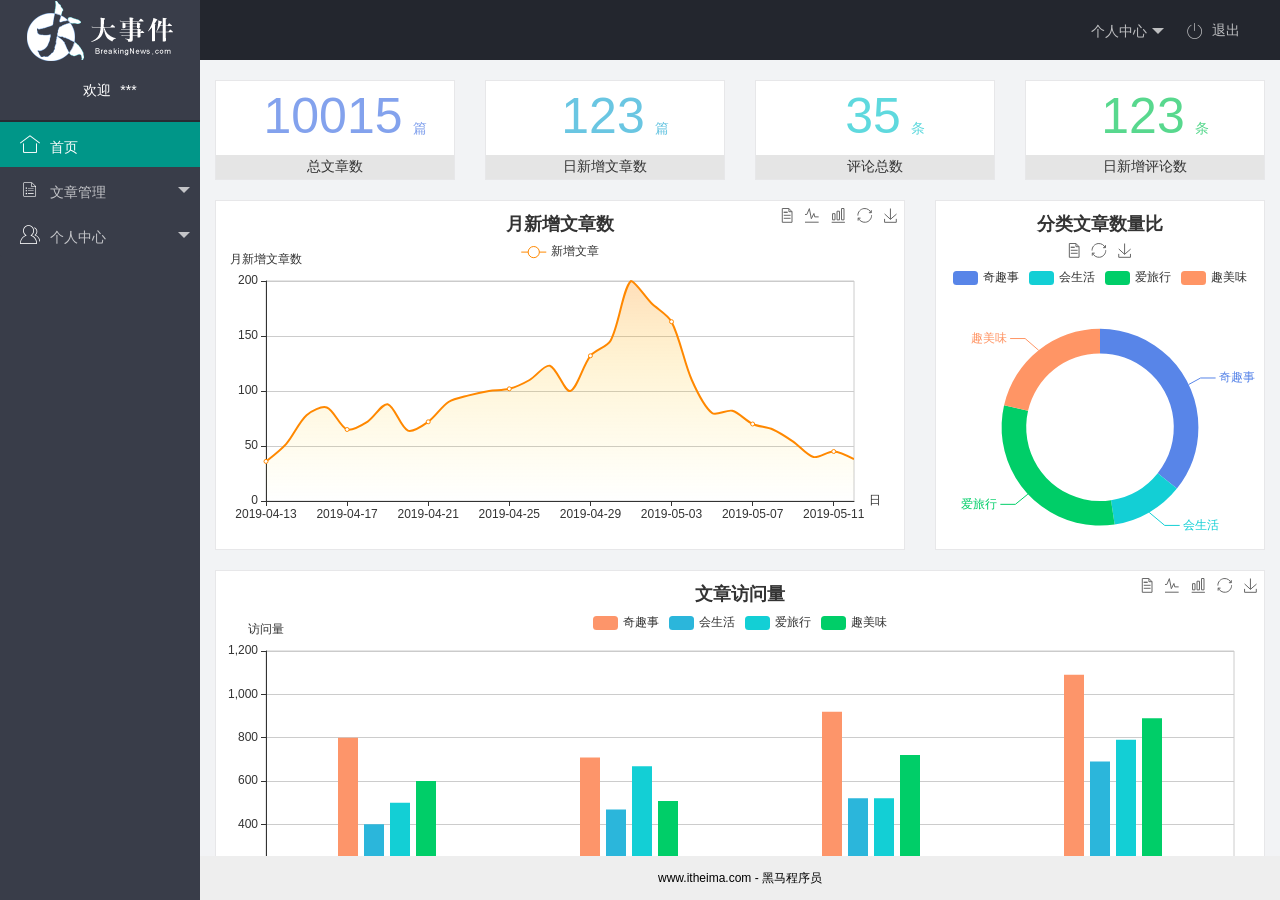
==== commit 3f733895: "完成个人中心" ====
--- a/index.html
+++ b/index.html
@@ -30,9 +30,9 @@
                     </a>
                     <!-- 个人中心下拉菜单 -->
                     <dl class="layui-nav-child">
-                        <dd><a href="javascript:;">基本资料</a></dd>
-                        <dd><a href="javascript:;">更换头像</a></dd>
-                        <dd><a href="javascript:;">重置密码</a></dd>
+                        <dd><a href="./user/user_info.html" target="fm">基本资料</a></dd>
+                        <dd><a href="./user/user_avatar.html" target="fm">更换头像</a></dd>
+                        <dd><a href="./user/user_pwd.html" target="fm">重置密码</a></dd>
                     </dl>
                 </li>
                 <!-- 退出 -->
@@ -83,15 +83,15 @@
                             <i class="layui-icon layui-icon-user"></i>个人中心</a>
                         <dl class="layui-nav-child">
                             <dd>
-                                <a href="javascript:;">
+                                <a href="./user/user_info.html" target="fm">
                                     <i class="layui-icon layui-icon-list"></i>基本资料</a>
                             </dd>
                             <dd>
-                                <a href="javascript:;">
+                                <a href="./user/user_avatar.html" target="fm">
                                     <i class="layui-icon layui-icon-list"></i>更换头像</a>
                             </dd>
                             <dd>
-                                <a href="javascript:;">
+                                <a href="./user/user_pwd.html" target="fm">
                                     <i class="layui-icon layui-icon-list"></i>重置密码</a>
                             </dd>
                         </dl>
@@ -102,7 +102,7 @@
 
         <!-- 内容主体区域 -->
         <div class="layui-body">
-            <iframe name="fm" src="" frameborder="0"></iframe>
+            <iframe name="fm" src="./home/dashboard.html" frameborder="0"></iframe>
         </div>
 
         <!-- 底部固定区域 -->
